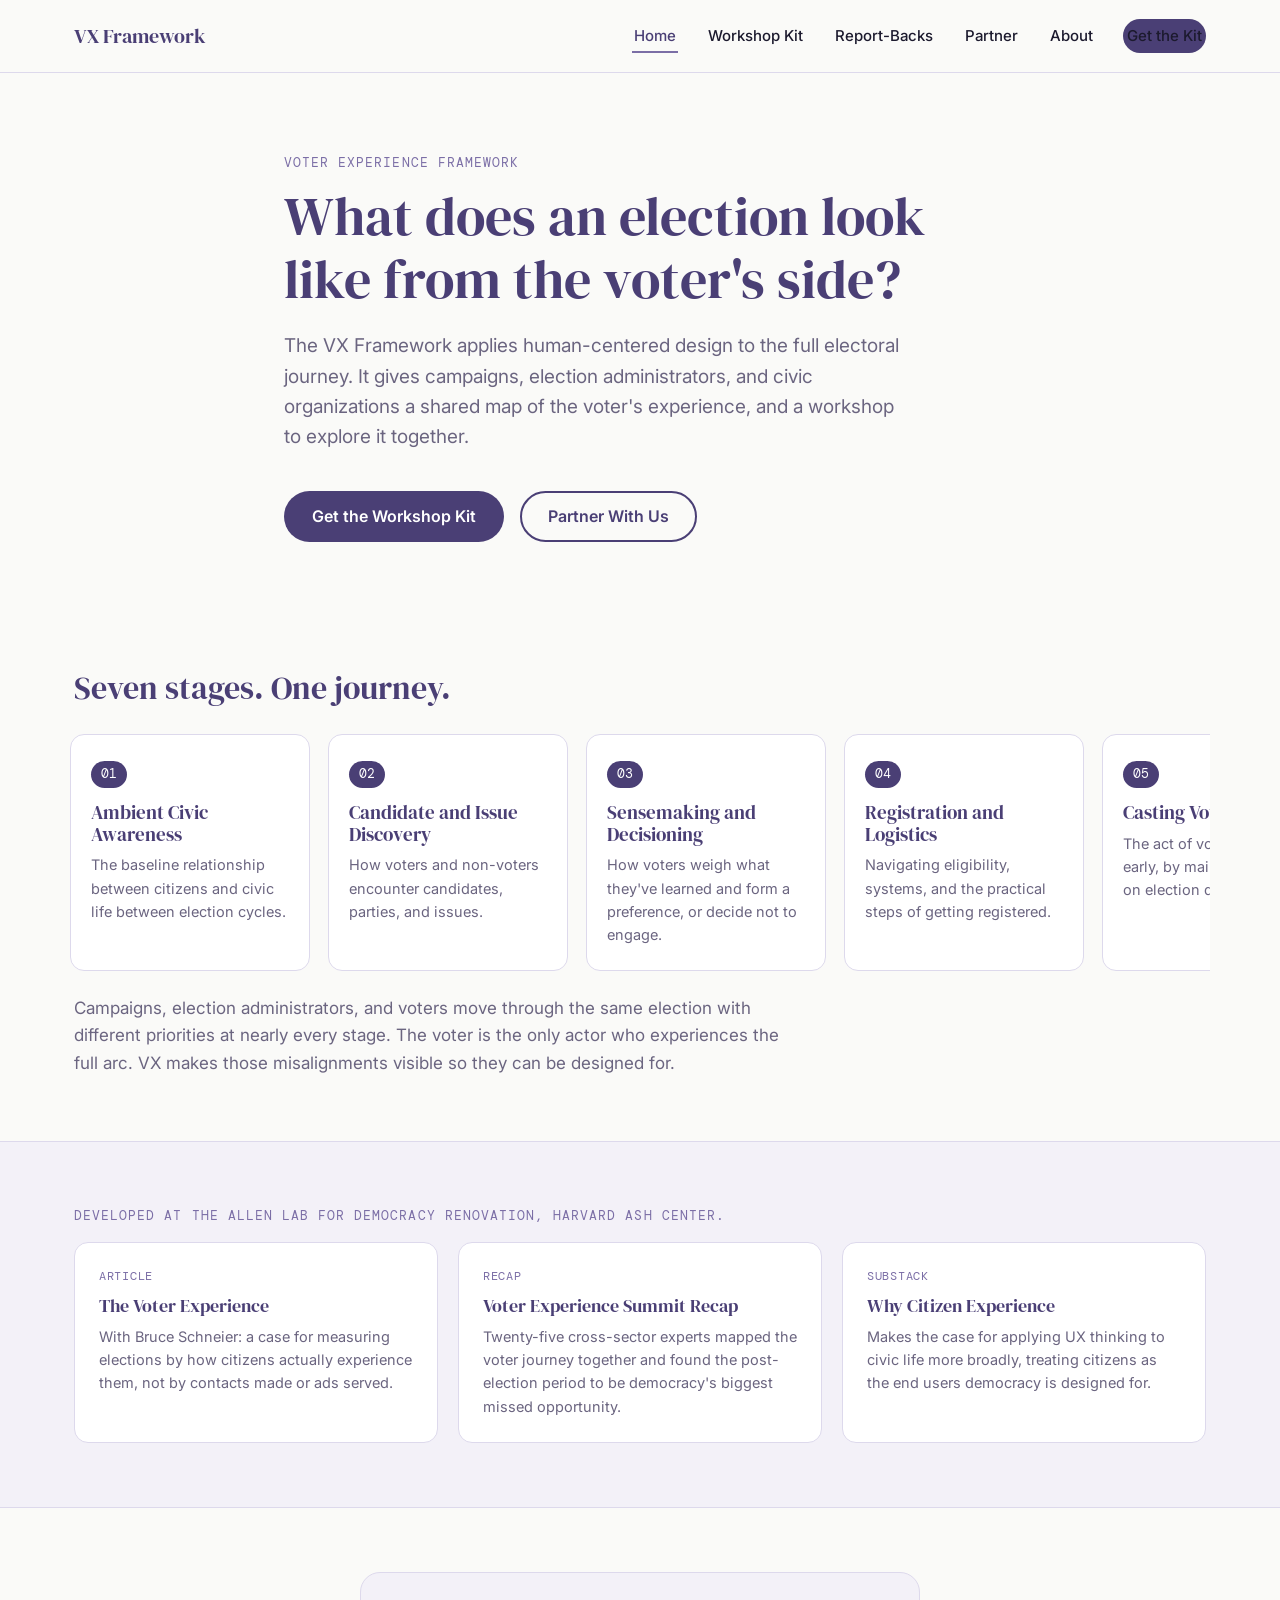
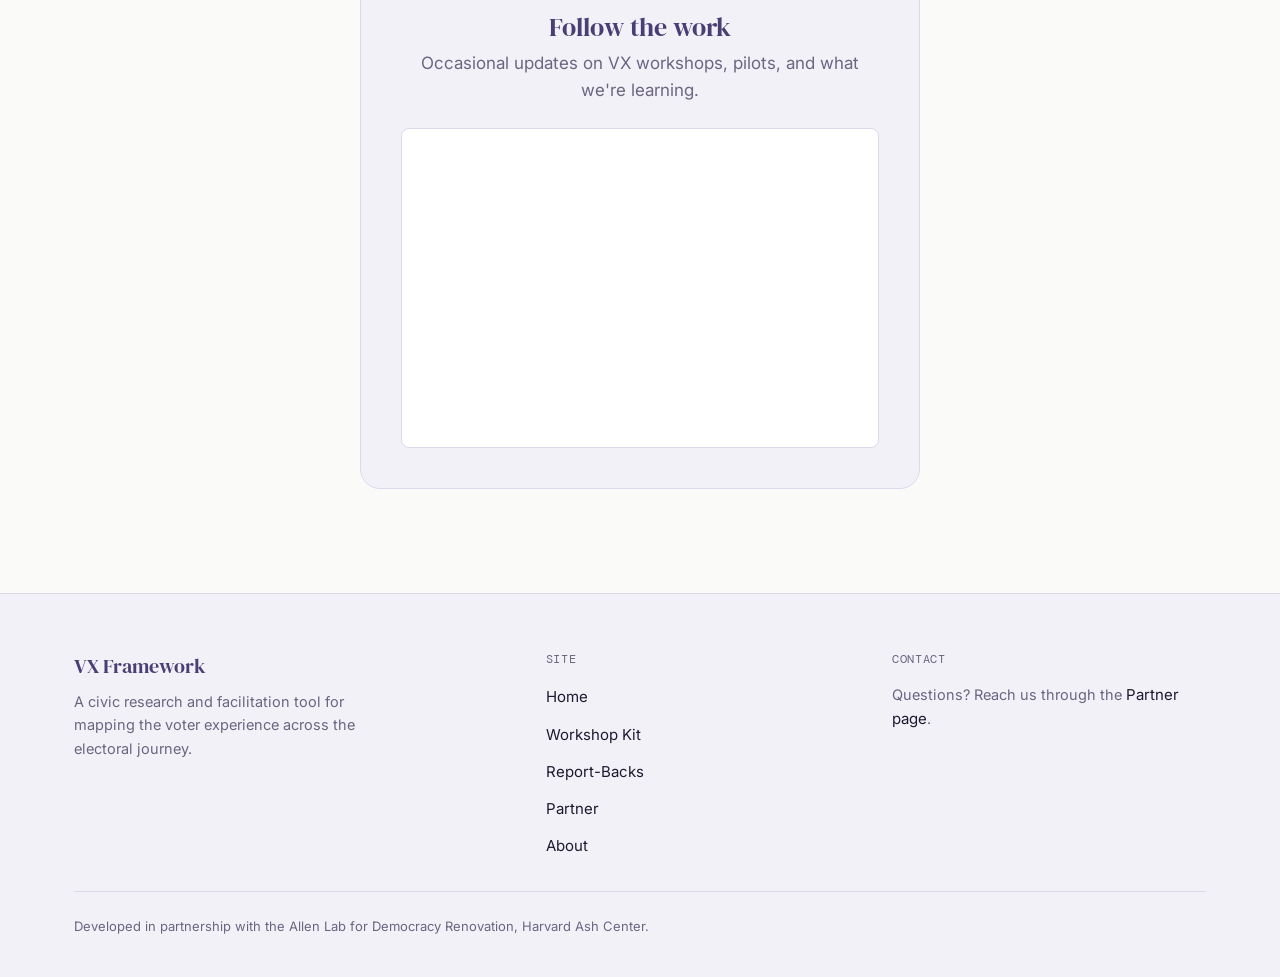
==== index.html @ 76a98df5 "Initial build of VX Framework site: five pages, design system, forms Static site with Home, Workshop" ====
<!DOCTYPE html>
<html lang="en">
<head>
<meta charset="UTF-8">
<meta name="viewport" content="width=device-width, initial-scale=1.0">
<title>VX Framework: What does an election look like from the voter's side?</title>
<meta name="description" content="The Voter Experience (VX) Framework applies human-centered design to the electoral journey, giving campaigns, election administrators, and civic organizations a shared map and a workshop to explore it together.">
<link rel="preconnect" href="https://fonts.googleapis.com">
<link rel="preconnect" href="https://fonts.gstatic.com" crossorigin>
<link href="https://fonts.googleapis.com/css2?family=DM+Serif+Display:ital@0;1&family=DM+Mono:wght@400;500&family=Inter:wght@400;500;600;700&display=swap" rel="stylesheet">
<link rel="stylesheet" href="/css/styles.css">
<!-- Analytics snippet goes here (Plausible or GA4), to be added post-launch -->
</head>
<body>
<a class="skip-link" href="#main">Skip to content</a>

<header class="site-nav">
  <div class="container">
    <a class="nav-brand" href="/">VX Framework</a>
    <button class="nav-toggle" aria-label="Toggle menu" aria-expanded="false">
      <span></span><span></span><span></span>
    </button>
    <nav aria-label="Primary">
      <ul class="nav-links">
        <li><a href="/" aria-current="page">Home</a></li>
        <li><a href="/workshop-kit">Workshop Kit</a></li>
        <li><a href="/report-backs">Report-Backs</a></li>
        <li><a href="/partner">Partner</a></li>
        <li><a href="/about">About</a></li>
        <li><a class="btn btn-primary btn-small" href="/workshop-kit">Get the Kit</a></li>
      </ul>
    </nav>
  </div>
</header>

<main id="main">

  <section class="hero">
    <div class="container hero-inner">
      <span class="eyebrow">Voter Experience Framework</span>
      <h1>What does an election look like from the voter's side?</h1>
      <p class="subhead">The VX Framework applies human-centered design to the full electoral journey. It gives campaigns, election administrators, and civic organizations a shared map of the voter's experience, and a workshop to explore it together.</p>
      <div class="hero-actions">
        <a class="btn btn-primary" href="/workshop-kit">Get the Workshop Kit</a>
        <a class="btn btn-secondary" href="/partner">Partner With Us</a>
      </div>
    </div>
  </section>

  <section>
    <div class="container">
      <h2 class="section-heading">Seven stages. One journey.</h2>
      <div class="journey-rail reveal">
        <article class="journey-card">
          <span class="stage-num">01</span>
          <h3>Ambient Civic Awareness</h3>
          <p>The baseline relationship between citizens and civic life between election cycles.</p>
        </article>
        <article class="journey-card">
          <span class="stage-num">02</span>
          <h3>Candidate and Issue Discovery</h3>
          <p>How voters and non-voters encounter candidates, parties, and issues.</p>
        </article>
        <article class="journey-card">
          <span class="stage-num">03</span>
          <h3>Sensemaking and Decisioning</h3>
          <p>How voters weigh what they've learned and form a preference, or decide not to engage.</p>
        </article>
        <article class="journey-card">
          <span class="stage-num">04</span>
          <h3>Registration and Logistics</h3>
          <p>Navigating eligibility, systems, and the practical steps of getting registered.</p>
        </article>
        <article class="journey-card">
          <span class="stage-num">05</span>
          <h3>Casting Vote</h3>
          <p>The act of voting itself: early, by mail, or in person on election day.</p>
        </article>
        <article class="journey-card">
          <span class="stage-num">06</span>
          <h3>Results and Reactions</h3>
          <p>Watching results arrive and processing what the outcome means.</p>
        </article>
        <article class="journey-card">
          <span class="stage-num">07</span>
          <h3>Governance Experience</h3>
          <p>The ongoing relationship between voters and the officials they elected.</p>
        </article>
      </div>
      <p class="text-muted" style="max-width: 720px;">Campaigns, election administrators, and voters move through the same election with different priorities at nearly every stage. The voter is the only actor who experiences the full arc. VX makes those misalignments visible so they can be designed for.</p>
    </div>
  </section>

  <section class="surface-band">
    <div class="container">
      <p class="eyebrow" style="margin-bottom: 1.2em;">Developed at the Allen Lab for Democracy Renovation, Harvard Ash Center.</p>

      <!-- Allen quote goes here once cleared -->

      <div class="card-grid">
        <a class="resource-card" href="https://ash.harvard.edu/articles/the-voter-experience/" target="_blank" rel="noopener">
          <span class="resource-label">Article</span>
          <h3>The Voter Experience</h3>
          <p>With Bruce Schneier: a case for measuring elections by how citizens actually experience them, not by contacts made or ads served.</p>
        </a>
        <a class="resource-card" href="https://ash.harvard.edu/articles/voter-experience-summit-recap/" target="_blank" rel="noopener">
          <span class="resource-label">Recap</span>
          <h3>Voter Experience Summit Recap</h3>
          <p>Twenty-five cross-sector experts mapped the voter journey together and found the post-election period to be democracy's biggest missed opportunity.</p>
        </a>
        <a class="resource-card" href="https://hillarylehr.substack.com/p/why-citizen-experience" target="_blank" rel="noopener">
          <span class="resource-label">Substack</span>
          <h3>Why Citizen Experience</h3>
          <p>Makes the case for applying UX thinking to civic life more broadly, treating citizens as the end users democracy is designed for.</p>
        </a>
      </div>
    </div>
  </section>

  <section>
    <div class="container">
      <div class="newsletter-card">
        <h2>Follow the work</h2>
        <p class="subhead">Occasional updates on VX workshops, pilots, and what we're learning.</p>
        <div class="newsletter-embed">
          <iframe src="https://hillarylehr.substack.com/embed" width="480" height="320" frameborder="0" scrolling="no" title="Subscribe to the VX newsletter"></iframe>
        </div>
      </div>
    </div>
  </section>

</main>

<footer class="site-footer">
  <div class="container">
    <div class="footer-grid">
      <div class="footer-brand-col">
        <div class="footer-brand">VX Framework</div>
        <p class="footer-desc">A civic research and facilitation tool for mapping the voter experience across the electoral journey.</p>
      </div>
      <div class="footer-links">
        <h4>Site</h4>
        <ul>
          <li><a href="/">Home</a></li>
          <li><a href="/workshop-kit">Workshop Kit</a></li>
          <li><a href="/report-backs">Report-Backs</a></li>
          <li><a href="/partner">Partner</a></li>
          <li><a href="/about">About</a></li>
        </ul>
      </div>
      <div class="footer-contact">
        <h4>Contact</h4>
        <p>Questions? Reach us through the <a href="/partner">Partner page</a>.</p>
      </div>
    </div>
    <div class="footer-bottom">
      <p>Developed in partnership with the Allen Lab for Democracy Renovation, Harvard Ash Center.</p>
    </div>
  </div>
</footer>

<script src="/js/main.js"></script>
</body>
</html>
---- css/styles.css ----
/* ==========================================================================
   VX Framework: Design System
   ========================================================================== */

:root {
  --color-bg:          #FAFAF8;
  --color-surface:     #F3F1F8;
  --color-border:      #DDD9EC;
  --color-accent:      #7B6EA6;
  --color-accent-deep: #4A3F75;
  --color-accent-soft: #C5BCE0;
  --color-warm:        #E8B89A;
  --color-text:        #1C1A2E;
  --color-text-muted:  #6B6580;
  --color-white:       #FFFFFF;

  --font-display: 'DM Serif Display', serif;
  --font-body: 'Inter', sans-serif;
  --font-mono: 'DM Mono', monospace;

  --radius-sm: 8px;
  --radius-md: 14px;
  --radius-lg: 20px;

  --max-width: 1180px;
  --nav-height: 72px;

  --shadow-card: 0 4px 20px rgba(28, 26, 46, 0.06);
  --shadow-card-hover: 0 8px 28px rgba(28, 26, 46, 0.10);
}

/* ---- Reset ---- */
*, *::before, *::after { box-sizing: border-box; }
html { scroll-behavior: smooth; }
@media (prefers-reduced-motion: reduce) {
  html { scroll-behavior: auto; }
  *, *::before, *::after {
    animation-duration: 0.01ms !important;
    animation-iteration-count: 1 !important;
    transition-duration: 0.01ms !important;
    scroll-behavior: auto !important;
  }
}

body {
  margin: 0;
  background: var(--color-bg);
  color: var(--color-text);
  font-family: var(--font-body);
  font-size: 17px;
  line-height: 1.6;
  -webkit-font-smoothing: antialiased;
}

img { max-width: 100%; display: block; }
a { color: var(--color-accent-deep); }
a:not([class]) { text-decoration-color: var(--color-accent-soft); text-underline-offset: 3px; }

h1, h2, h3 {
  font-family: var(--font-display);
  color: var(--color-accent-deep);
  line-height: 1.15;
  margin: 0 0 0.5em;
  font-weight: 400;
}

p { margin: 0 0 1em; }
p:last-child { margin-bottom: 0; }

ul, ol { padding-left: 1.25em; }

.container {
  max-width: var(--max-width);
  margin: 0 auto;
  padding: 0 24px;
}

/* Visible keyboard focus states */
a:focus-visible,
button:focus-visible,
input:focus-visible,
textarea:focus-visible,
select:focus-visible {
  outline: 2px solid var(--color-accent-deep);
  outline-offset: 2px;
  border-radius: 4px;
}

.visually-hidden {
  position: absolute;
  width: 1px; height: 1px;
  padding: 0; margin: -1px;
  overflow: hidden;
  clip: rect(0, 0, 0, 0);
  white-space: nowrap;
  border: 0;
}

.skip-link {
  position: absolute;
  left: -9999px;
  top: 0;
  background: var(--color-accent-deep);
  color: var(--color-white);
  padding: 12px 20px;
  z-index: 1000;
  border-radius: 0 0 var(--radius-sm) 0;
}
.skip-link:focus {
  left: 0;
}

.eyebrow {
  font-family: var(--font-mono);
  font-size: 13px;
  letter-spacing: 0.08em;
  color: var(--color-accent);
  text-transform: uppercase;
  display: block;
  margin-bottom: 0.9em;
}

.text-muted { color: var(--color-text-muted); }
.text-small { font-size: 14px; }
.text-xs { font-size: 12px; }

/* ---- Buttons ---- */
.btn {
  display: inline-flex;
  align-items: center;
  justify-content: center;
  gap: 8px;
  font-family: var(--font-body);
  font-weight: 600;
  font-size: 16px;
  padding: 14px 26px;
  border-radius: 999px;
  border: 2px solid transparent;
  cursor: pointer;
  text-decoration: none;
  transition: transform 0.15s ease, background 0.15s ease, color 0.15s ease, border-color 0.15s ease;
  line-height: 1.2;
}
.btn:hover { transform: translateY(-1px); }

.btn-primary {
  background: var(--color-accent-deep);
  color: var(--color-white);
}
.btn-primary:hover { background: #3a3160; color: var(--color-white); }

.btn-secondary {
  background: transparent;
  border-color: var(--color-accent-deep);
  color: var(--color-accent-deep);
}
.btn-secondary:hover { background: var(--color-accent-deep); color: var(--color-white); }

.btn-small {
  padding: 8px 18px;
  font-size: 14px;
}

.btn-block { width: 100%; }

/* ---- Nav ---- */
.site-nav {
  position: sticky;
  top: 0;
  z-index: 500;
  background: rgba(250, 250, 248, 0.92);
  backdrop-filter: blur(8px);
  border-bottom: 1px solid var(--color-border);
}

.site-nav .container {
  display: flex;
  align-items: center;
  justify-content: space-between;
  height: var(--nav-height);
}

.nav-brand {
  font-family: var(--font-display);
  font-size: 20px;
  color: var(--color-accent-deep);
  text-decoration: none;
  white-space: nowrap;
}

.nav-links {
  display: flex;
  align-items: center;
  gap: 28px;
  list-style: none;
  margin: 0;
  padding: 0;
}

.nav-links a {
  color: var(--color-text);
  text-decoration: none;
  font-size: 15px;
  font-weight: 500;
  padding: 6px 2px;
  border-bottom: 2px solid transparent;
}

.nav-links a:hover,
.nav-links a[aria-current="page"] {
  border-bottom-color: var(--color-accent);
  color: var(--color-accent-deep);
}

.nav-toggle {
  display: none;
  background: none;
  border: none;
  cursor: pointer;
  padding: 8px;
}
.nav-toggle span {
  display: block;
  width: 24px;
  height: 2px;
  background: var(--color-text);
  margin: 5px 0;
  transition: transform 0.2s ease, opacity 0.2s ease;
}

/* ---- Hero ---- */
.hero {
  padding: 80px 0 64px;
}

.hero-inner {
  max-width: 760px;
}

.hero h1 {
  font-size: clamp(34px, 5vw, 54px);
  margin-bottom: 0.4em;
}

.hero .subhead {
  font-size: 19px;
  color: var(--color-text-muted);
  max-width: 620px;
  margin-bottom: 2em;
}

.hero-actions {
  display: flex;
  gap: 16px;
  flex-wrap: wrap;
}

/* ---- Sections ---- */
section { padding: 64px 0; }
section.tight { padding: 40px 0; }

.section-heading {
  font-size: clamp(26px, 3.4vw, 32px);
  margin-bottom: 0.6em;
}

.surface-band {
  background: var(--color-surface);
  border-top: 1px solid var(--color-border);
  border-bottom: 1px solid var(--color-border);
}

/* ---- Journey Rail ---- */
.journey-rail {
  display: flex;
  gap: 18px;
  overflow-x: auto;
  padding: 8px 4px 24px;
  margin: 0 -4px;
  scroll-snap-type: x proximity;
  -webkit-overflow-scrolling: touch;
}

.journey-rail::-webkit-scrollbar { height: 8px; }
.journey-rail::-webkit-scrollbar-track { background: transparent; }
.journey-rail::-webkit-scrollbar-thumb { background: var(--color-border); border-radius: 8px; }

.journey-card {
  scroll-snap-align: start;
  flex: 0 0 240px;
  background: var(--color-white);
  border: 1px solid var(--color-border);
  border-radius: var(--radius-md);
  padding: 24px 20px;
  transition: box-shadow 0.2s ease, transform 0.2s ease;
}
.journey-card:hover {
  box-shadow: var(--shadow-card-hover);
  transform: translateY(-2px);
}

.journey-card .stage-num {
  font-family: var(--font-mono);
  font-size: 13px;
  color: var(--color-warm);
  background: var(--color-accent-deep);
  display: inline-block;
  padding: 3px 10px;
  border-radius: 999px;
  margin-bottom: 14px;
  color: var(--color-white);
}

.journey-card h3 {
  font-size: 19px;
  margin-bottom: 8px;
}

.journey-card p {
  font-size: 14.5px;
  color: var(--color-text-muted);
  margin: 0;
}

.journey-rail.reveal {
  opacity: 0;
  transform: translateY(16px);
  transition: opacity 0.6s ease, transform 0.6s ease;
}
.journey-rail.reveal.is-visible {
  opacity: 1;
  transform: translateY(0);
}

/* ---- Credibility band / quote ---- */
.quote-block {
  max-width: 720px;
}
.quote-block blockquote {
  font-family: var(--font-display);
  font-style: italic;
  font-size: clamp(22px, 3vw, 28px);
  color: var(--color-accent-deep);
  margin: 0 0 0.6em;
}
.quote-block cite {
  font-style: normal;
  font-size: 14px;
  color: var(--color-text-muted);
}

/* ---- Resource cards ---- */
.card-grid {
  display: grid;
  grid-template-columns: repeat(3, 1fr);
  gap: 20px;
}

.resource-card {
  background: var(--color-white);
  border: 1px solid var(--color-border);
  border-radius: var(--radius-md);
  padding: 24px;
  text-decoration: none;
  color: var(--color-text);
  display: block;
  transition: box-shadow 0.2s ease, transform 0.2s ease;
}
.resource-card:hover {
  box-shadow: var(--shadow-card-hover);
  transform: translateY(-2px);
}
.resource-card .resource-label {
  font-family: var(--font-mono);
  font-size: 12px;
  color: var(--color-accent);
  text-transform: uppercase;
  letter-spacing: 0.06em;
  display: block;
  margin-bottom: 10px;
}
.resource-card h3 {
  font-size: 18px;
  margin-bottom: 8px;
}
.resource-card p {
  font-size: 14.5px;
  color: var(--color-text-muted);
}

/* ---- Newsletter ---- */
.newsletter-card {
  background: var(--color-surface);
  border: 1px solid var(--color-border);
  border-radius: var(--radius-lg);
  padding: 40px;
  text-align: center;
  max-width: 560px;
  margin: 0 auto;
}
.newsletter-card h2 { margin-bottom: 0.3em; }
.newsletter-card .subhead {
  color: var(--color-text-muted);
  margin-bottom: 24px;
}
.newsletter-embed {
  display: flex;
  justify-content: center;
}
.newsletter-embed iframe {
  border: 1px solid var(--color-border) !important;
  background: var(--color-white) !important;
  border-radius: var(--radius-sm);
  max-width: 480px;
  width: 100%;
  height: 320px;
}

/* ---- Download / kit card ---- */
.kit-card {
  background: var(--color-white);
  border: 1px solid var(--color-border);
  border-radius: var(--radius-lg);
  padding: 44px;
  box-shadow: var(--shadow-card);
}
.kit-card .version-line {
  font-family: var(--font-mono);
  font-size: 13px;
  color: var(--color-text-muted);
  margin-bottom: 20px;
}
.kit-card h2 { font-size: 26px; margin-bottom: 6px; }
.kit-card-actions {
  margin-top: 28px;
  display: flex;
  flex-direction: column;
  align-items: flex-start;
  gap: 14px;
}

.info-columns {
  display: grid;
  grid-template-columns: repeat(3, 1fr);
  gap: 32px;
  margin-top: 32px;
}
.info-columns h3 {
  font-size: 18px;
  margin-bottom: 10px;
}
.info-columns p { color: var(--color-text-muted); font-size: 15.5px; }

.note-box {
  background: var(--color-surface);
  border: 1px solid var(--color-border);
  border-radius: var(--radius-md);
  padding: 20px 24px;
  margin-top: 32px;
  font-size: 15px;
  color: var(--color-text-muted);
}

/* ---- Gallery ---- */
.gallery-grid {
  display: grid;
  grid-template-columns: repeat(3, 1fr);
  gap: 24px;
}
.gallery-card {
  background: var(--color-white);
  border: 1px solid var(--color-border);
  border-radius: var(--radius-lg);
  overflow: hidden;
}
.gallery-card img {
  width: 100%;
  aspect-ratio: 4 / 3;
  object-fit: cover;
}
.gallery-card figcaption {
  font-family: var(--font-mono);
  font-size: 12.5px;
  color: var(--color-text-muted);
  padding: 14px 18px;
  line-height: 1.5;
}
.gallery-card.placeholder-card {
  display: flex;
  align-items: center;
  justify-content: center;
  min-height: 220px;
  border-style: dashed;
  color: var(--color-text-muted);
  font-family: var(--font-mono);
  font-size: 13px;
  text-align: center;
  padding: 24px;
}

/* ---- Callout ---- */
.callout-band {
  text-align: center;
}
.callout-band .callout-text {
  font-family: var(--font-display);
  font-size: clamp(26px, 4vw, 38px);
  color: var(--color-accent-deep);
  max-width: 820px;
  margin: 0 auto 0.5em;
  line-height: 1.3;
}
.callout-band .callout-attribution {
  font-family: var(--font-mono);
  font-size: 13px;
  color: var(--color-text-muted);
}

/* ---- Forms ---- */
.form-card {
  background: var(--color-white);
  border: 1px solid var(--color-border);
  border-radius: var(--radius-lg);
  padding: 40px;
  max-width: 640px;
  box-shadow: var(--shadow-card);
}

.form-field {
  margin-bottom: 22px;
}
.form-field label {
  display: block;
  font-weight: 600;
  font-size: 15px;
  margin-bottom: 6px;
}
.form-field .field-helper {
  display: block;
  font-size: 13px;
  color: var(--color-text-muted);
  margin-top: 6px;
}
.form-field input[type="text"],
.form-field input[type="email"],
.form-field input[type="url"],
.form-field textarea {
  width: 100%;
  font-family: var(--font-body);
  font-size: 16px;
  padding: 12px 14px;
  border: 1px solid var(--color-border);
  border-radius: var(--radius-sm);
  background: var(--color-bg);
  color: var(--color-text);
}
.form-field input:focus,
.form-field textarea:focus {
  outline: none;
  border-color: var(--color-accent);
  background: var(--color-white);
}
.form-field textarea { resize: vertical; min-height: 100px; }

.radio-group {
  display: flex;
  flex-direction: column;
  gap: 10px;
}
.radio-option {
  display: flex;
  align-items: flex-start;
  gap: 10px;
  font-size: 15.5px;
}
.radio-option input { margin-top: 4px; }

.checkbox-field {
  display: flex;
  align-items: flex-start;
  gap: 10px;
  font-size: 15px;
  color: var(--color-text-muted);
}
.checkbox-field input { margin-top: 4px; }

.form-status {
  margin-top: 20px;
  padding: 16px 18px;
  border-radius: var(--radius-sm);
  font-size: 15px;
  display: none;
}
.form-status.is-visible { display: block; }
.form-status.success {
  background: #EFF6EA;
  color: #3A5A2A;
  border: 1px solid #CBDFC0;
}
.form-status.error {
  background: #FBEAEA;
  color: #7A2E2E;
  border: 1px solid #EAC5C5;
}

/* ---- Team bios ---- */
.team-grid {
  display: grid;
  grid-template-columns: repeat(3, 1fr);
  gap: 24px;
}
.team-card {
  background: var(--color-white);
  border: 1px solid var(--color-border);
  border-radius: var(--radius-md);
  padding: 28px;
}
.team-card h3 {
  font-size: 19px;
  margin-bottom: 4px;
}
.team-card .role {
  font-size: 14px;
  color: var(--color-accent);
  font-family: var(--font-mono);
  display: block;
  margin-bottom: 14px;
  line-height: 1.5;
}
.team-card p {
  font-size: 15px;
  color: var(--color-text-muted);
}

.team-photo-wrap {
  max-width: 800px;
  margin: 0 auto 40px;
}
.team-photo-wrap img {
  border-radius: var(--radius-lg);
  width: 100%;
}
.team-photo-wrap figcaption {
  text-align: center;
  font-size: 14px;
  color: var(--color-text-muted);
  margin-top: 14px;
}

/* ---- Footer ---- */
.site-footer {
  border-top: 1px solid var(--color-border);
  background: var(--color-surface);
  padding: 56px 0 40px;
  margin-top: 40px;
}
.footer-grid {
  display: grid;
  grid-template-columns: 1.4fr 1fr 1fr;
  gap: 32px;
  margin-bottom: 32px;
}
.footer-brand {
  font-family: var(--font-display);
  font-size: 20px;
  color: var(--color-accent-deep);
  margin-bottom: 8px;
}
.footer-desc {
  color: var(--color-text-muted);
  font-size: 14.5px;
  max-width: 320px;
}
.footer-links h4,
.footer-contact h4 {
  font-family: var(--font-mono);
  font-size: 12px;
  text-transform: uppercase;
  letter-spacing: 0.06em;
  color: var(--color-text-muted);
  margin: 0 0 14px;
  font-weight: 400;
}
.footer-links ul {
  list-style: none;
  padding: 0;
  margin: 0;
  display: flex;
  flex-direction: column;
  gap: 10px;
}
.footer-links a, .footer-contact a {
  color: var(--color-text);
  text-decoration: none;
  font-size: 15px;
}
.footer-links a:hover, .footer-contact a:hover { color: var(--color-accent-deep); }
.footer-contact p { font-size: 14.5px; color: var(--color-text-muted); }
.footer-bottom {
  border-top: 1px solid var(--color-border);
  padding-top: 24px;
  font-size: 13px;
  color: var(--color-text-muted);
}

/* ---- Responsive ---- */
@media (max-width: 900px) {
  .card-grid,
  .gallery-grid,
  .team-grid,
  .info-columns {
    grid-template-columns: 1fr 1fr;
  }
  .footer-grid {
    grid-template-columns: 1fr 1fr;
  }
}

@media (max-width: 720px) {
  .nav-links {
    position: fixed;
    top: var(--nav-height);
    left: 0;
    right: 0;
    background: var(--color-bg);
    border-bottom: 1px solid var(--color-border);
    flex-direction: column;
    align-items: flex-start;
    gap: 0;
    padding: 8px 24px 20px;
    transform: translateY(-8px);
    opacity: 0;
    pointer-events: none;
    transition: opacity 0.2s ease, transform 0.2s ease;
  }
  .nav-links.is-open {
    opacity: 1;
    transform: translateY(0);
    pointer-events: auto;
  }
  .nav-links a {
    padding: 12px 0;
    width: 100%;
    border-bottom: 1px solid var(--color-border);
  }
  .nav-links .btn { margin: 12px 0 4px; }
  .nav-toggle { display: block; }

  .hero { padding: 48px 0 40px; }
  .hero-actions { flex-direction: column; align-items: stretch; }
  .hero-actions .btn { width: 100%; }

  section { padding: 48px 0; }

  .card-grid,
  .gallery-grid,
  .team-grid,
  .info-columns,
  .footer-grid {
    grid-template-columns: 1fr;
  }

  .kit-card, .form-card { padding: 28px 22px; }
  .newsletter-card { padding: 28px 22px; }
}

@media (max-width: 400px) {
  .journey-card { flex-basis: 210px; }
}
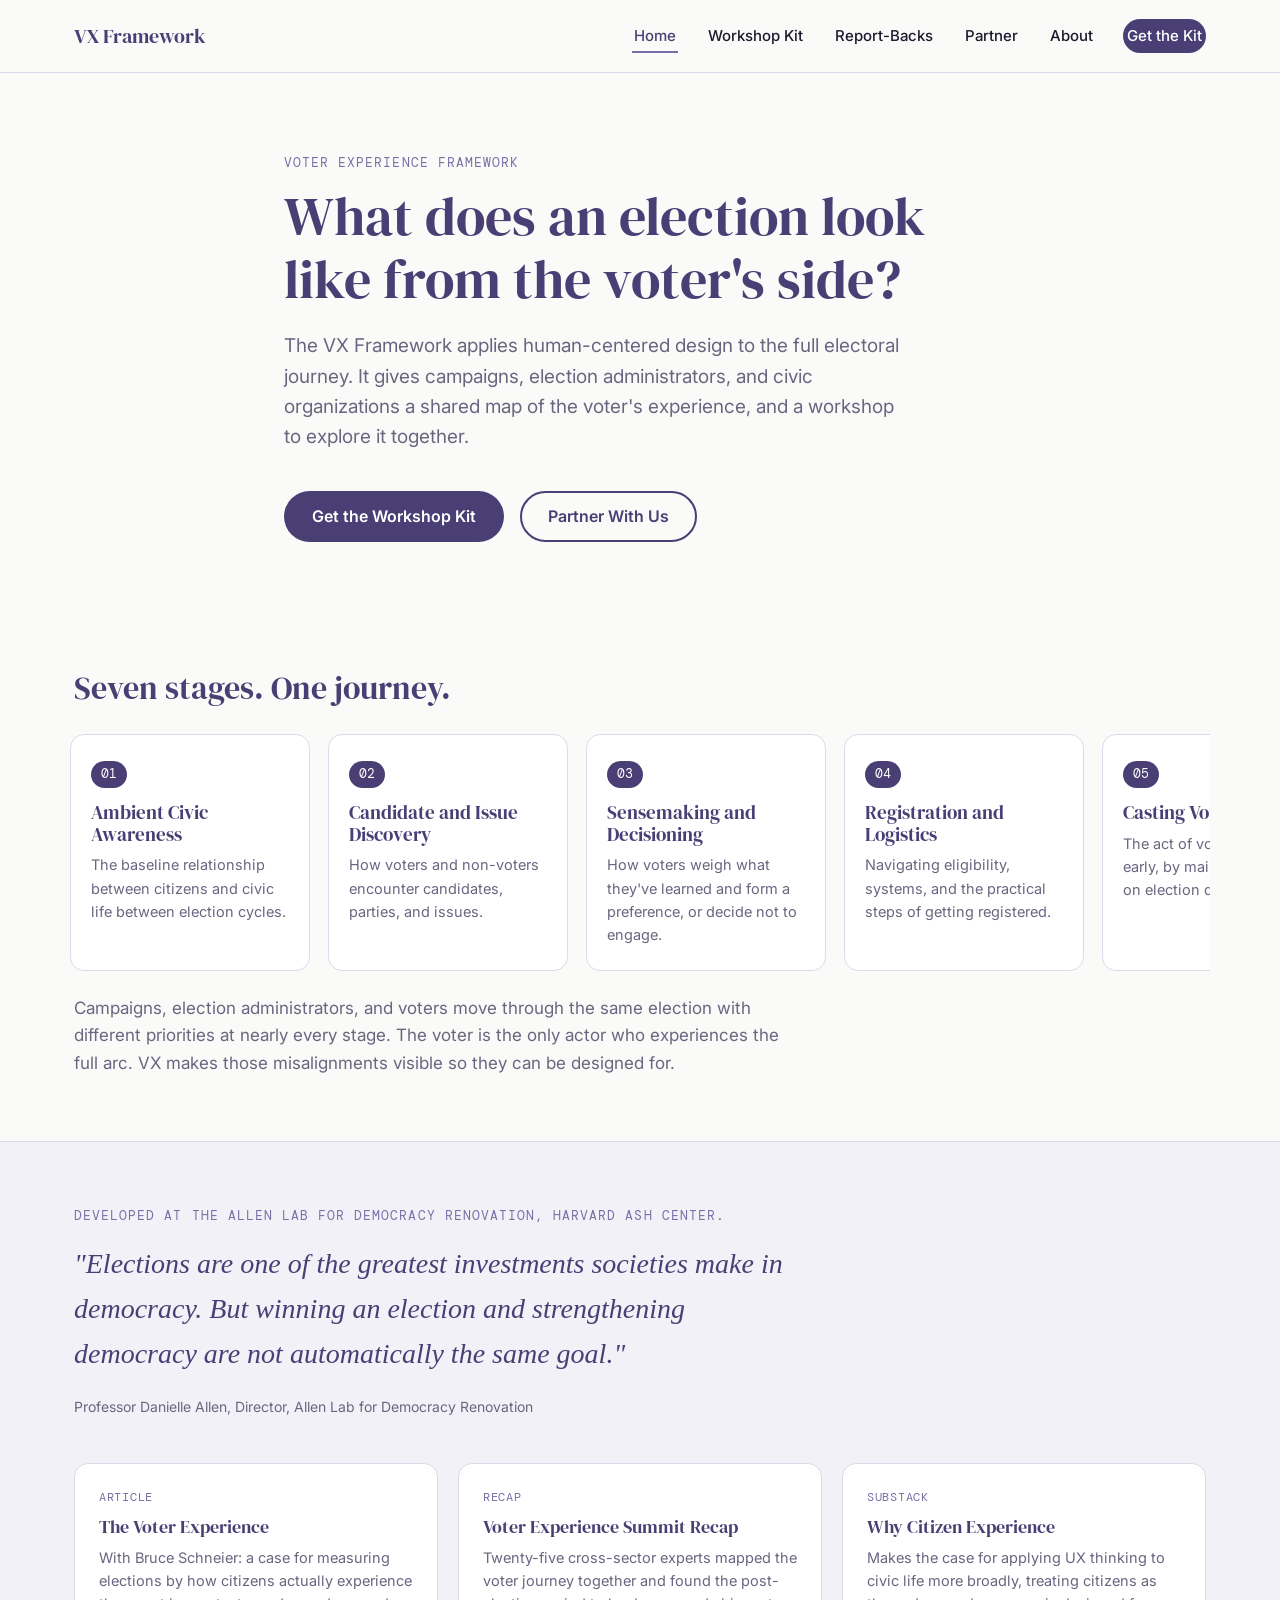
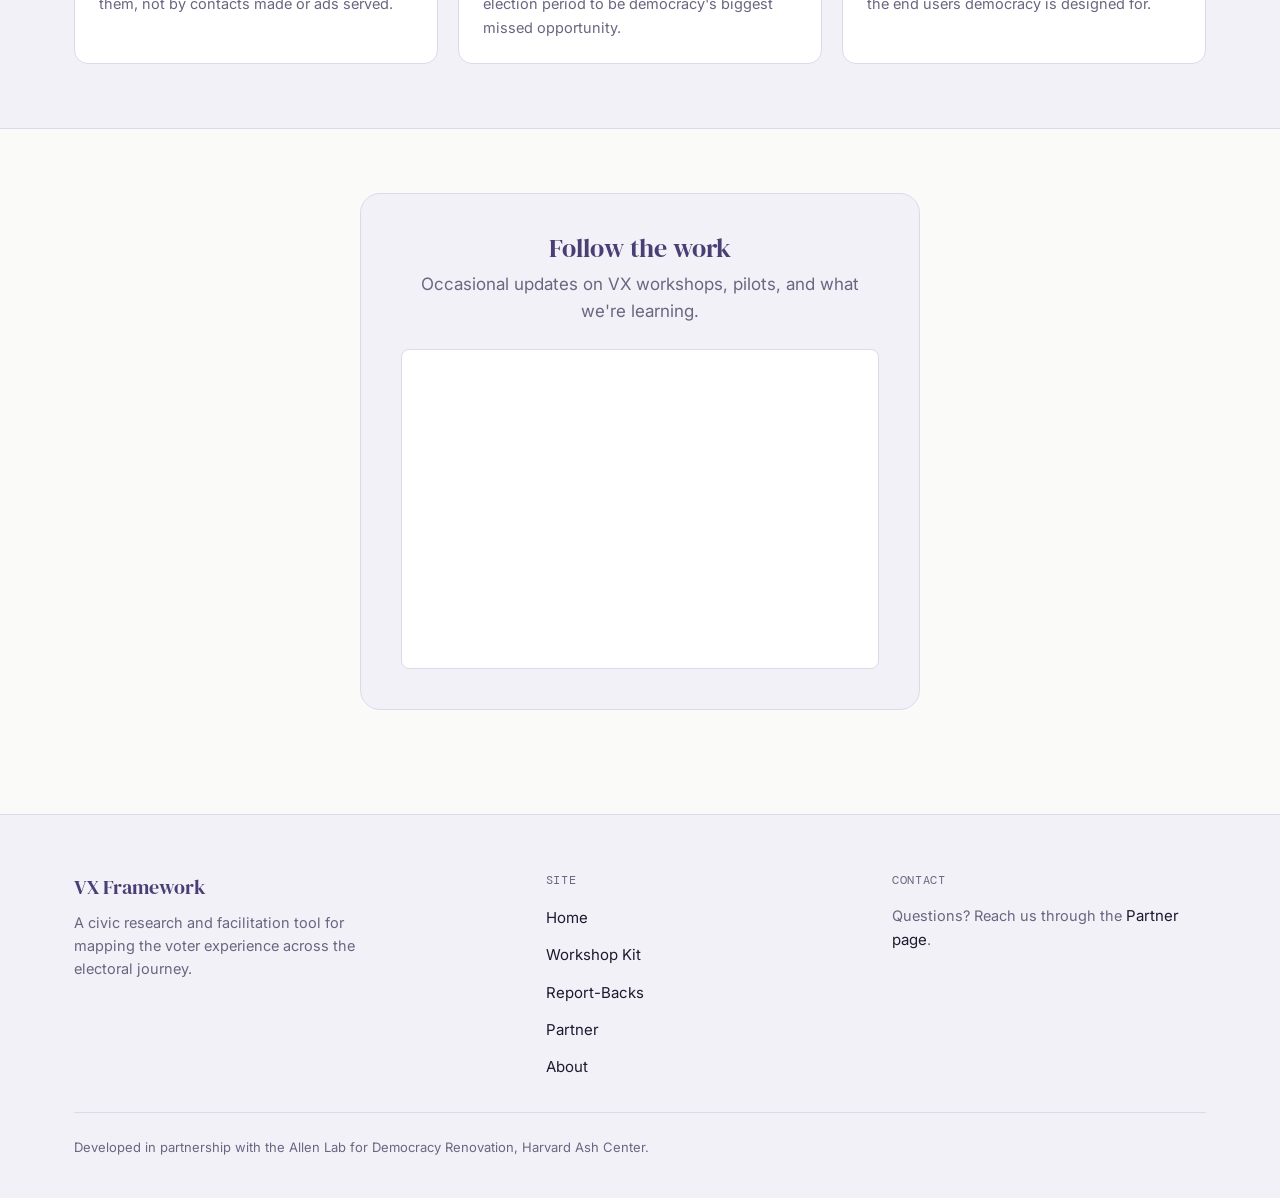
==== commit 6f368ec9: "Polish: nav button contrast, photo fixes, and Allen quote Fix white text on the Get the Kit nav butt" ====
--- a/index.html
+++ b/index.html
@@ -95,7 +95,10 @@
     <div class="container">
       <p class="eyebrow" style="margin-bottom: 1.2em;">Developed at the Allen Lab for Democracy Renovation, Harvard Ash Center.</p>
 
-      <!-- Allen quote goes here once cleared -->
+      <div class="quote-block" style="margin-bottom: 2.5em;">
+        <blockquote>"Elections are one of the greatest investments societies make in democracy. But winning an election and strengthening democracy are not automatically the same goal."</blockquote>
+        <cite>Professor Danielle Allen, Director, Allen Lab for Democracy Renovation</cite>
+      </div>
 
       <div class="card-grid">
         <a class="resource-card" href="https://ash.harvard.edu/articles/the-voter-experience/" target="_blank" rel="noopener">
--- a/css/styles.css
+++ b/css/styles.css
@@ -210,6 +210,13 @@
 .nav-links a[aria-current="page"] {
   border-bottom-color: var(--color-accent);
   color: var(--color-accent-deep);
+}
+
+.nav-links a.btn,
+.nav-links a.btn:hover,
+.nav-links a.btn[aria-current="page"] {
+  color: var(--color-white);
+  border-bottom-color: transparent;
 }
 
 .nav-toggle {
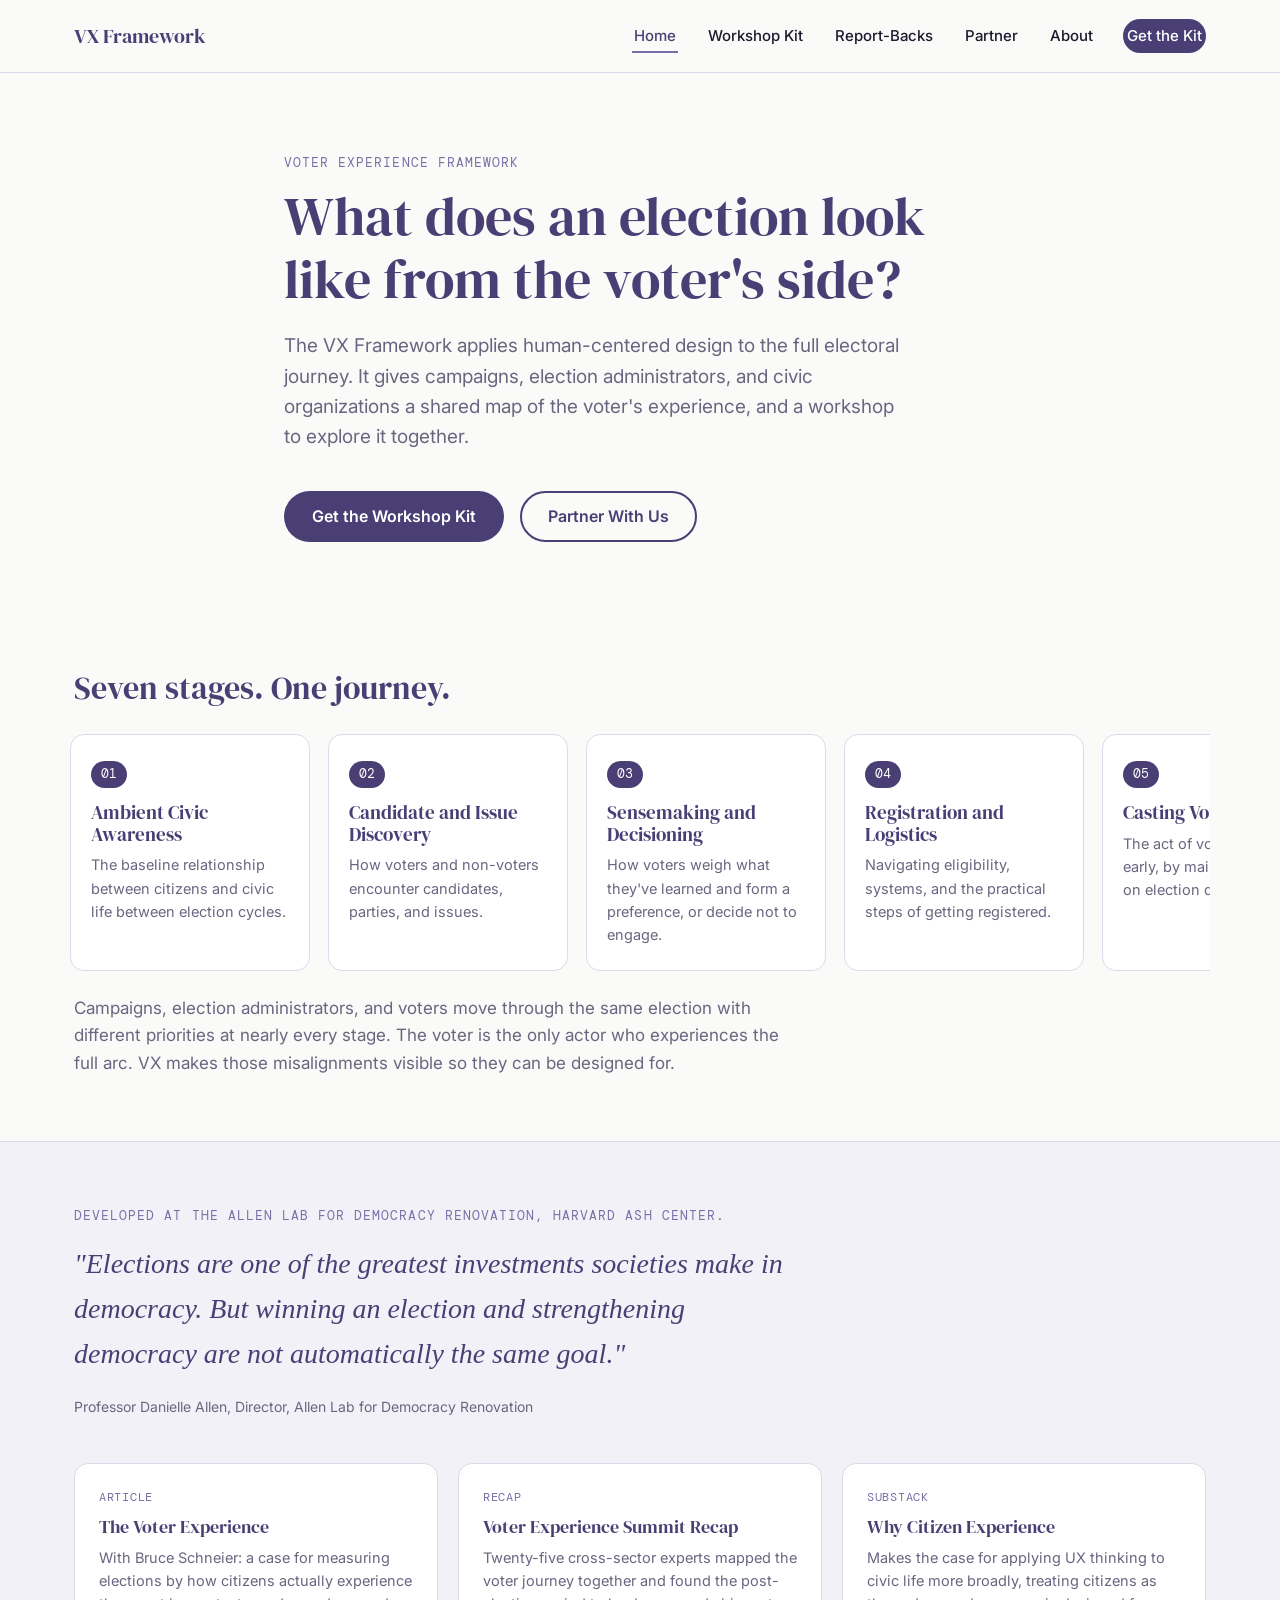
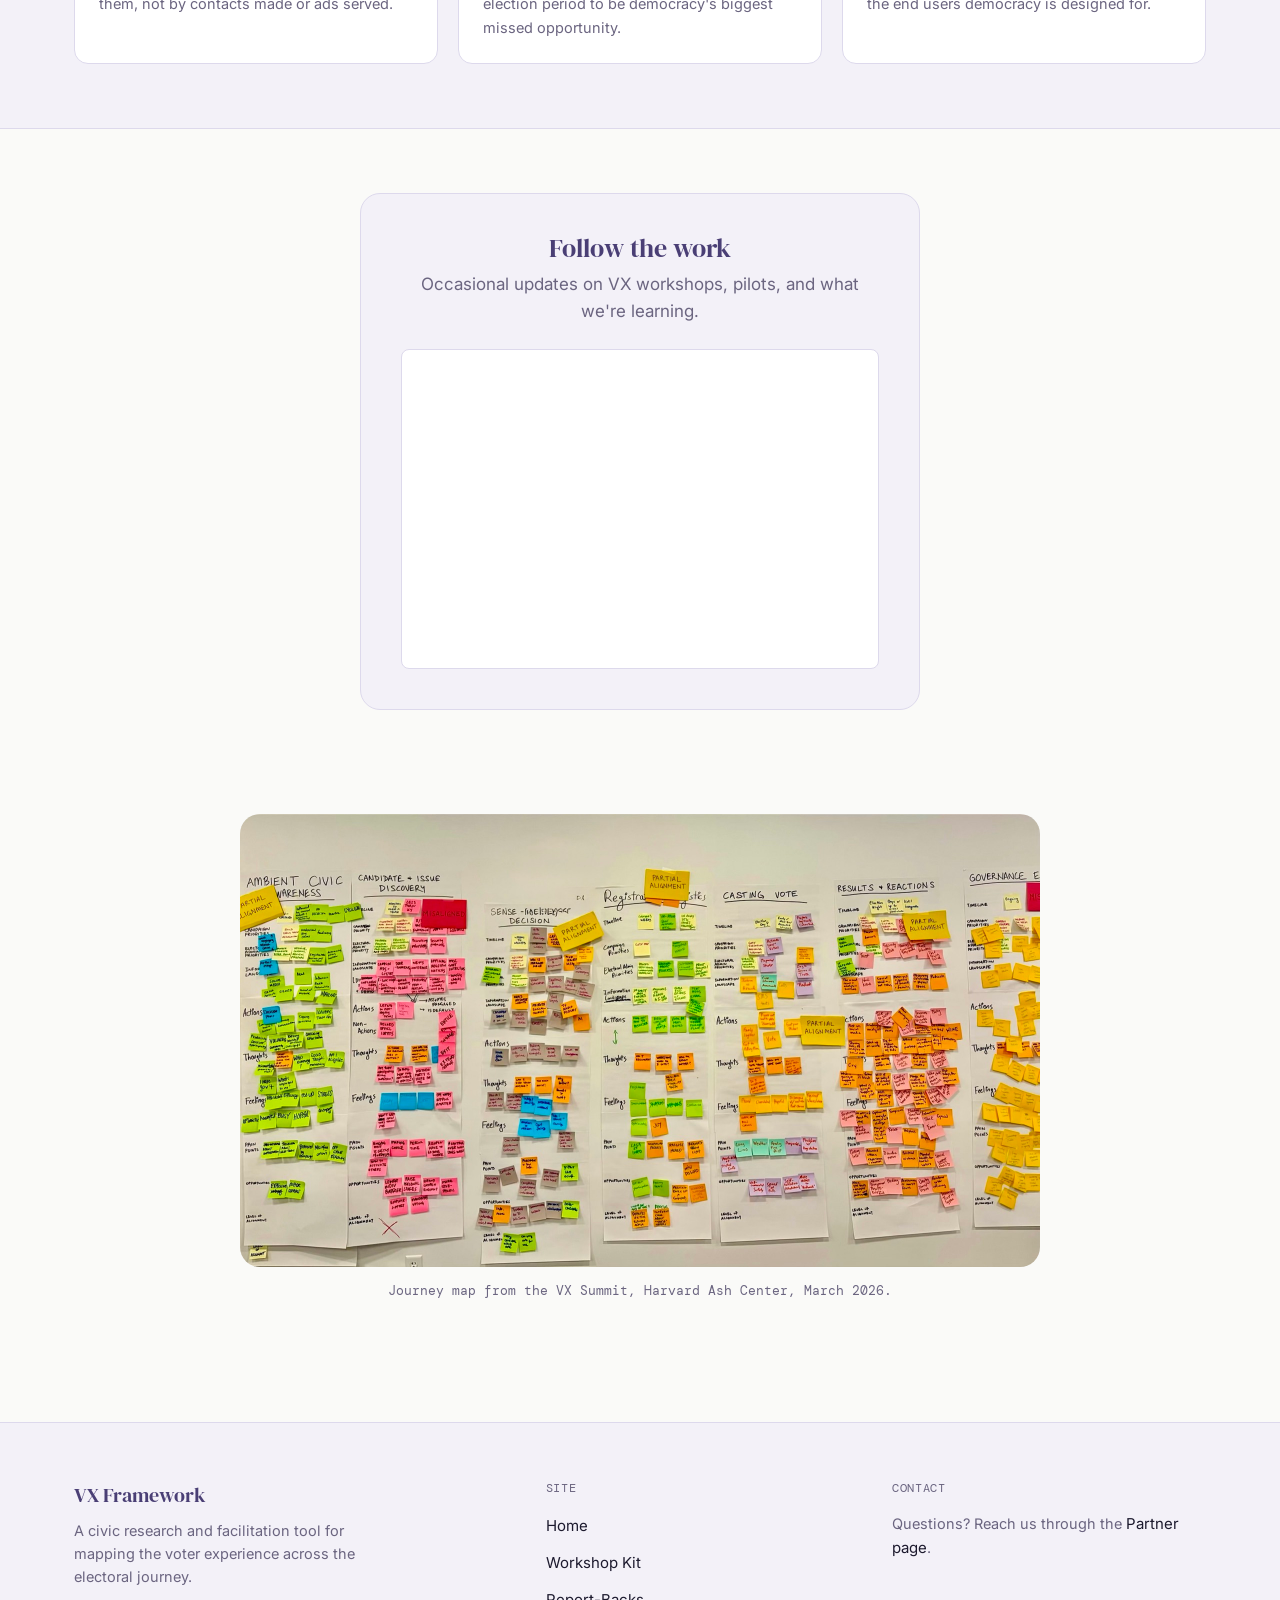
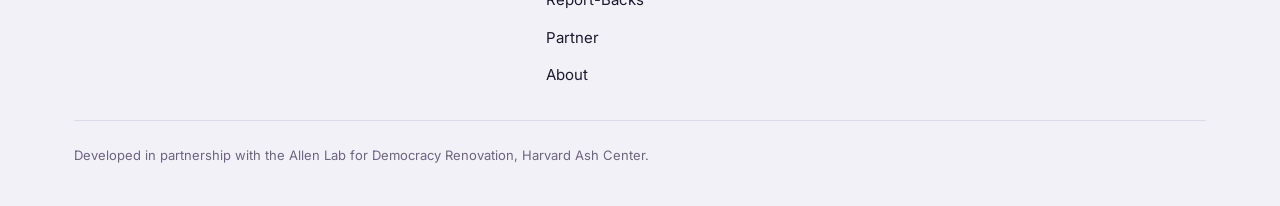
==== commit 2b59aea2: "Add journey map and workshop photos; trim report-backs gallery Adds a journey map photo to the home " ====
--- a/index.html
+++ b/index.html
@@ -132,6 +132,15 @@
     </div>
   </section>
 
+  <section class="tight">
+    <div class="container">
+      <figure class="team-photo-wrap">
+        <img src="/assets/img/summit-04.jpg" alt="The completed seven-stage voter journey map on the wall, covered in sticky notes and alignment ratings for each stage." loading="lazy">
+        <figcaption class="mono-caption">Journey map from the VX Summit, Harvard Ash Center, March 2026.</figcaption>
+      </figure>
+    </div>
+  </section>
+
 </main>
 
 <footer class="site-footer">
--- a/css/styles.css
+++ b/css/styles.css
@@ -652,6 +652,10 @@
   font-size: 14px;
   color: var(--color-text-muted);
   margin-top: 14px;
+}
+.team-photo-wrap figcaption.mono-caption {
+  font-family: var(--font-mono);
+  font-size: 13px;
 }
 
 /* ---- Footer ---- */
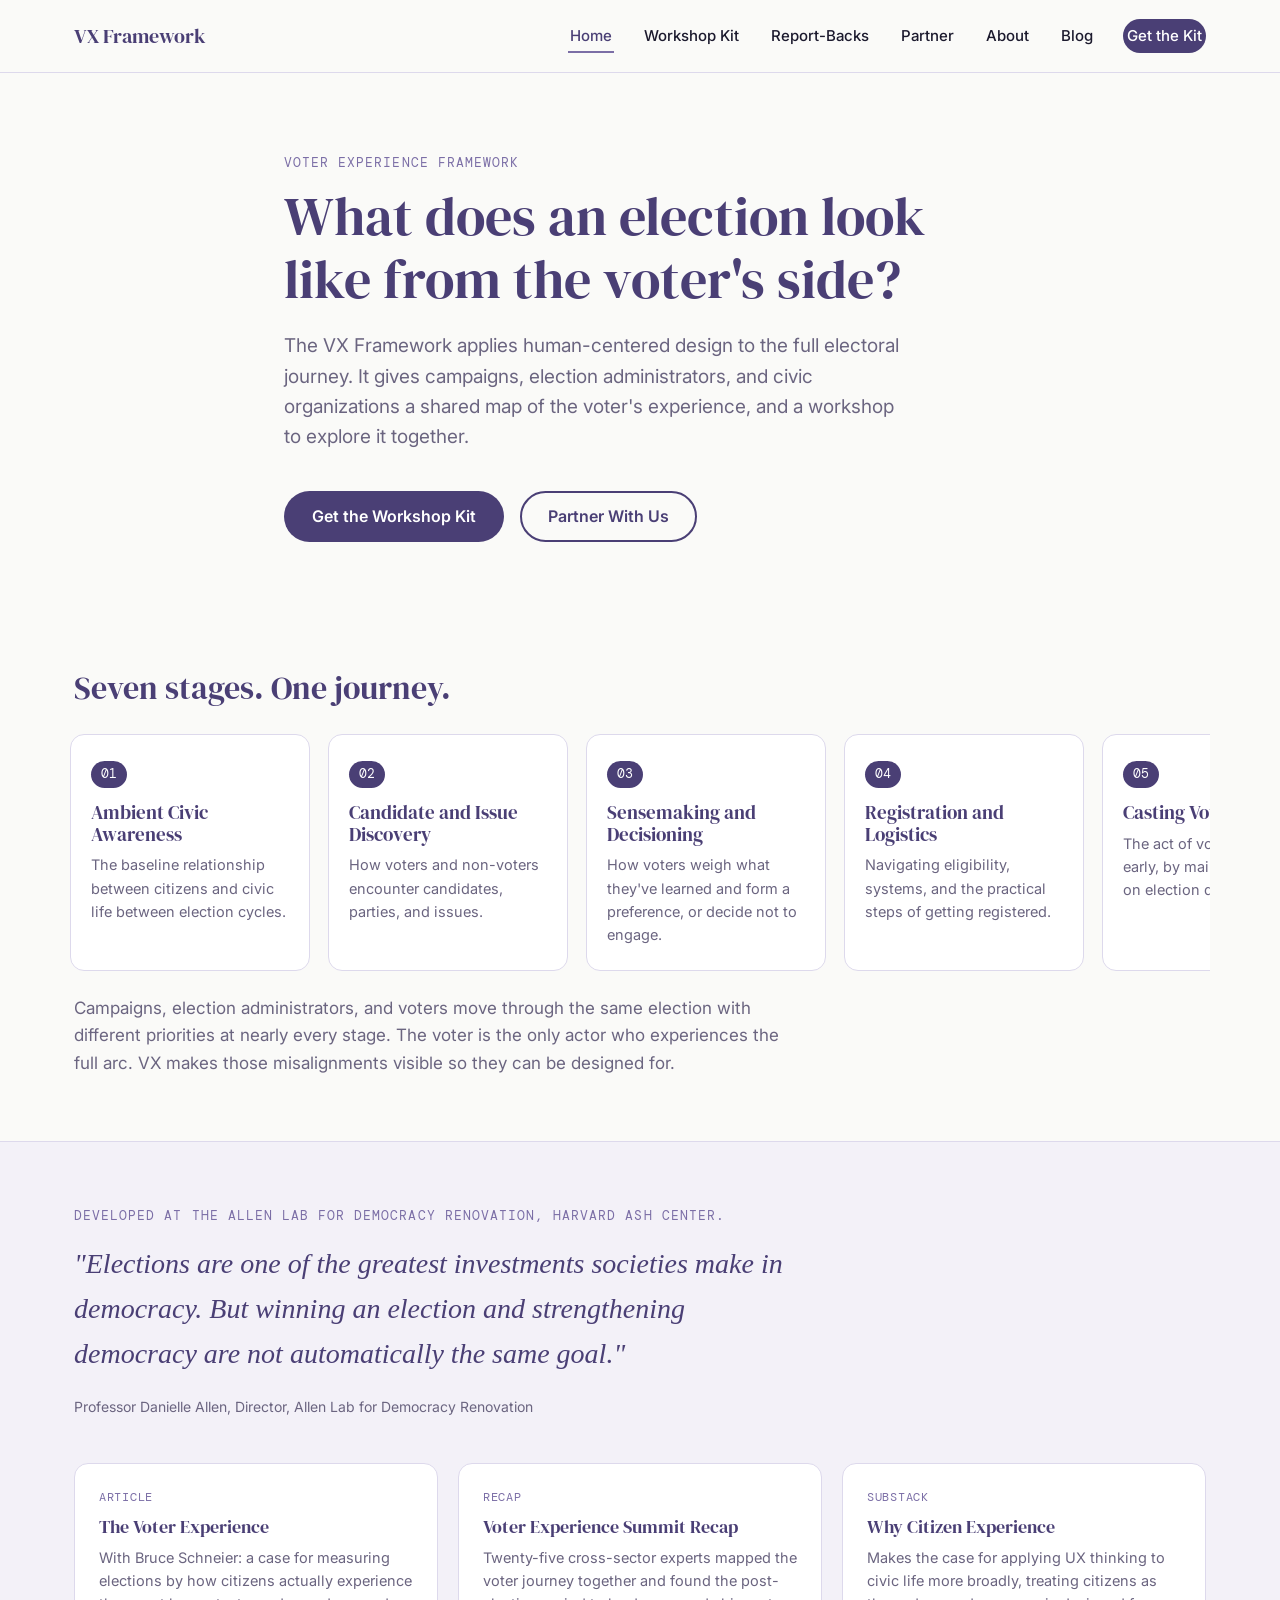
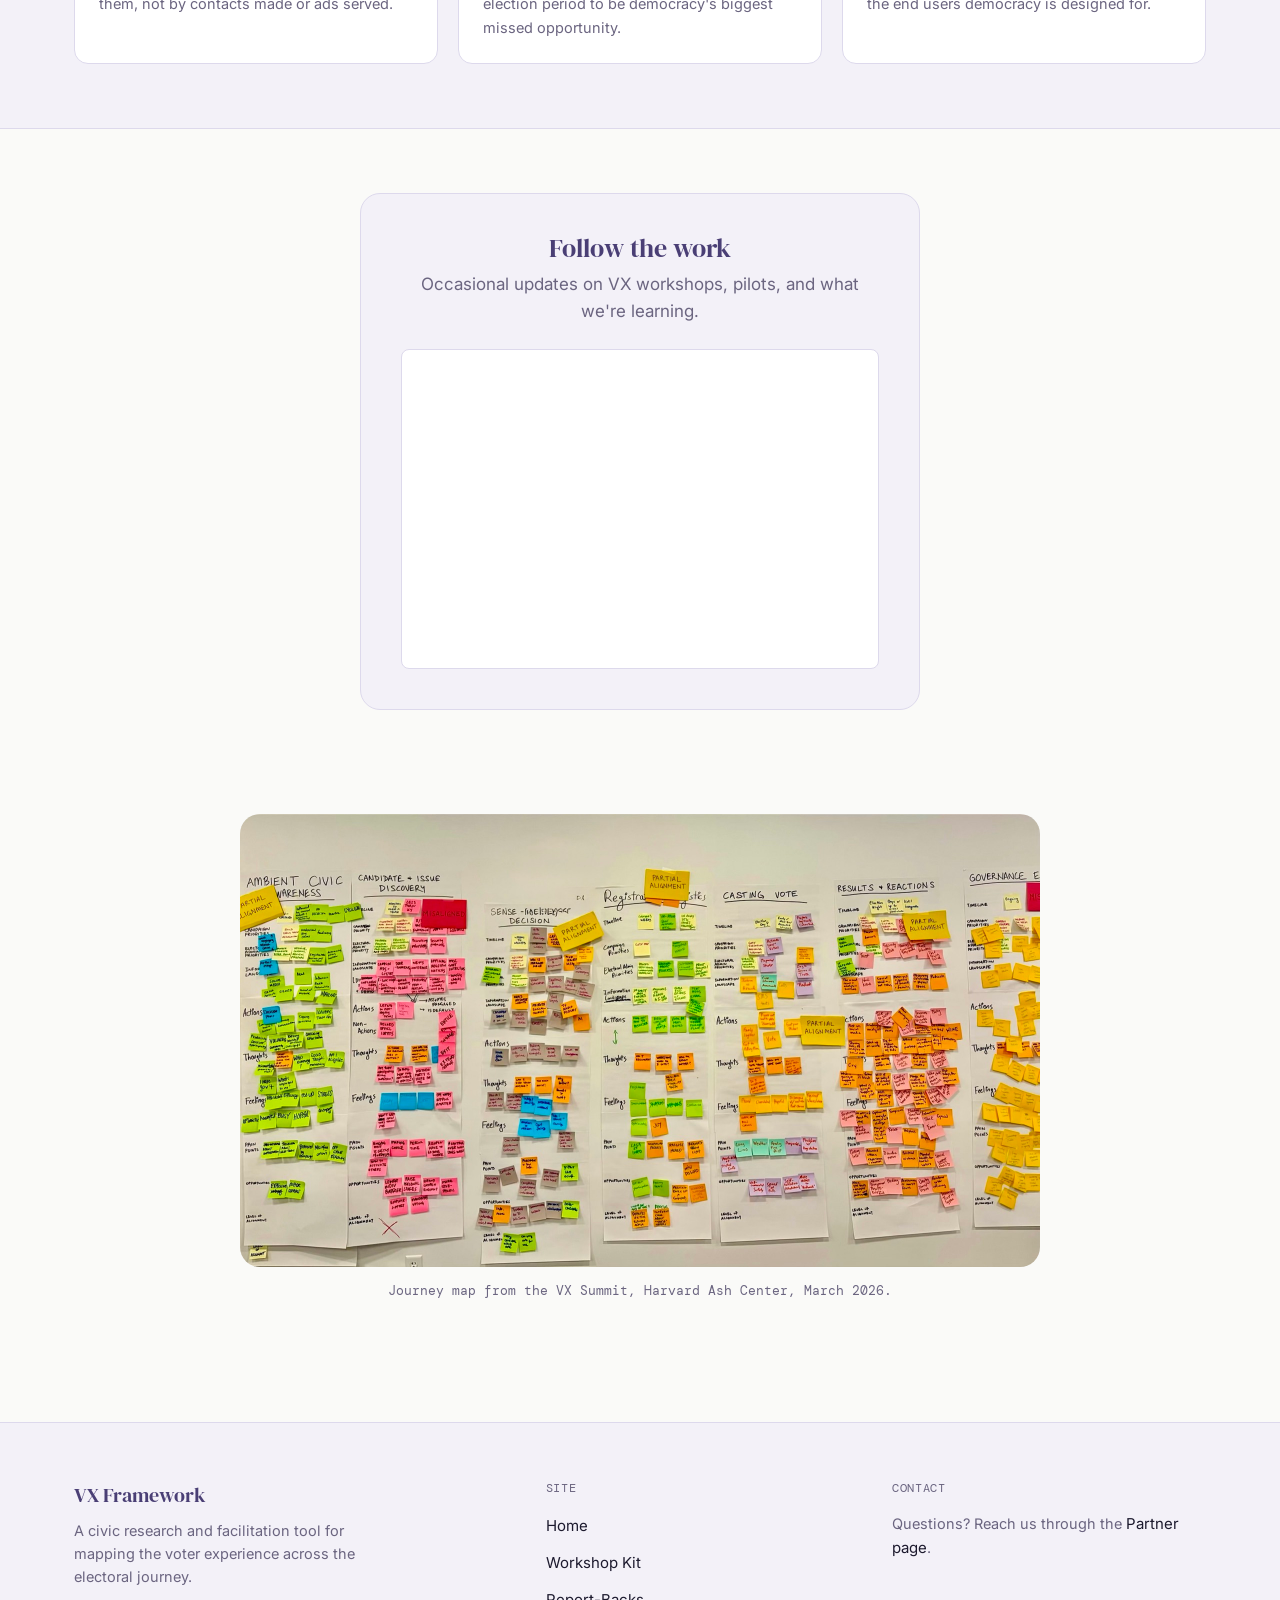
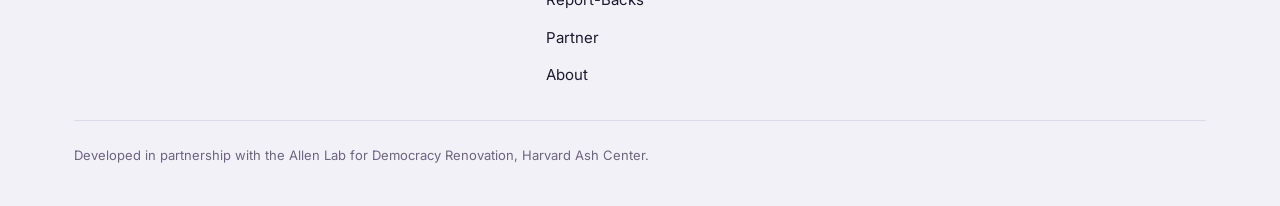
==== commit 5a315284: "Add Blog link to header nav Links to the Substack posts page from every page header.  Co-Authored-By" ====
--- a/index.html
+++ b/index.html
@@ -27,6 +27,7 @@
         <li><a href="/report-backs">Report-Backs</a></li>
         <li><a href="/partner">Partner</a></li>
         <li><a href="/about">About</a></li>
+        <li><a href="https://substack.com/@voterexperience/posts" target="_blank" rel="noopener">Blog</a></li>
         <li><a class="btn btn-primary btn-small" href="/workshop-kit">Get the Kit</a></li>
       </ul>
     </nav>
